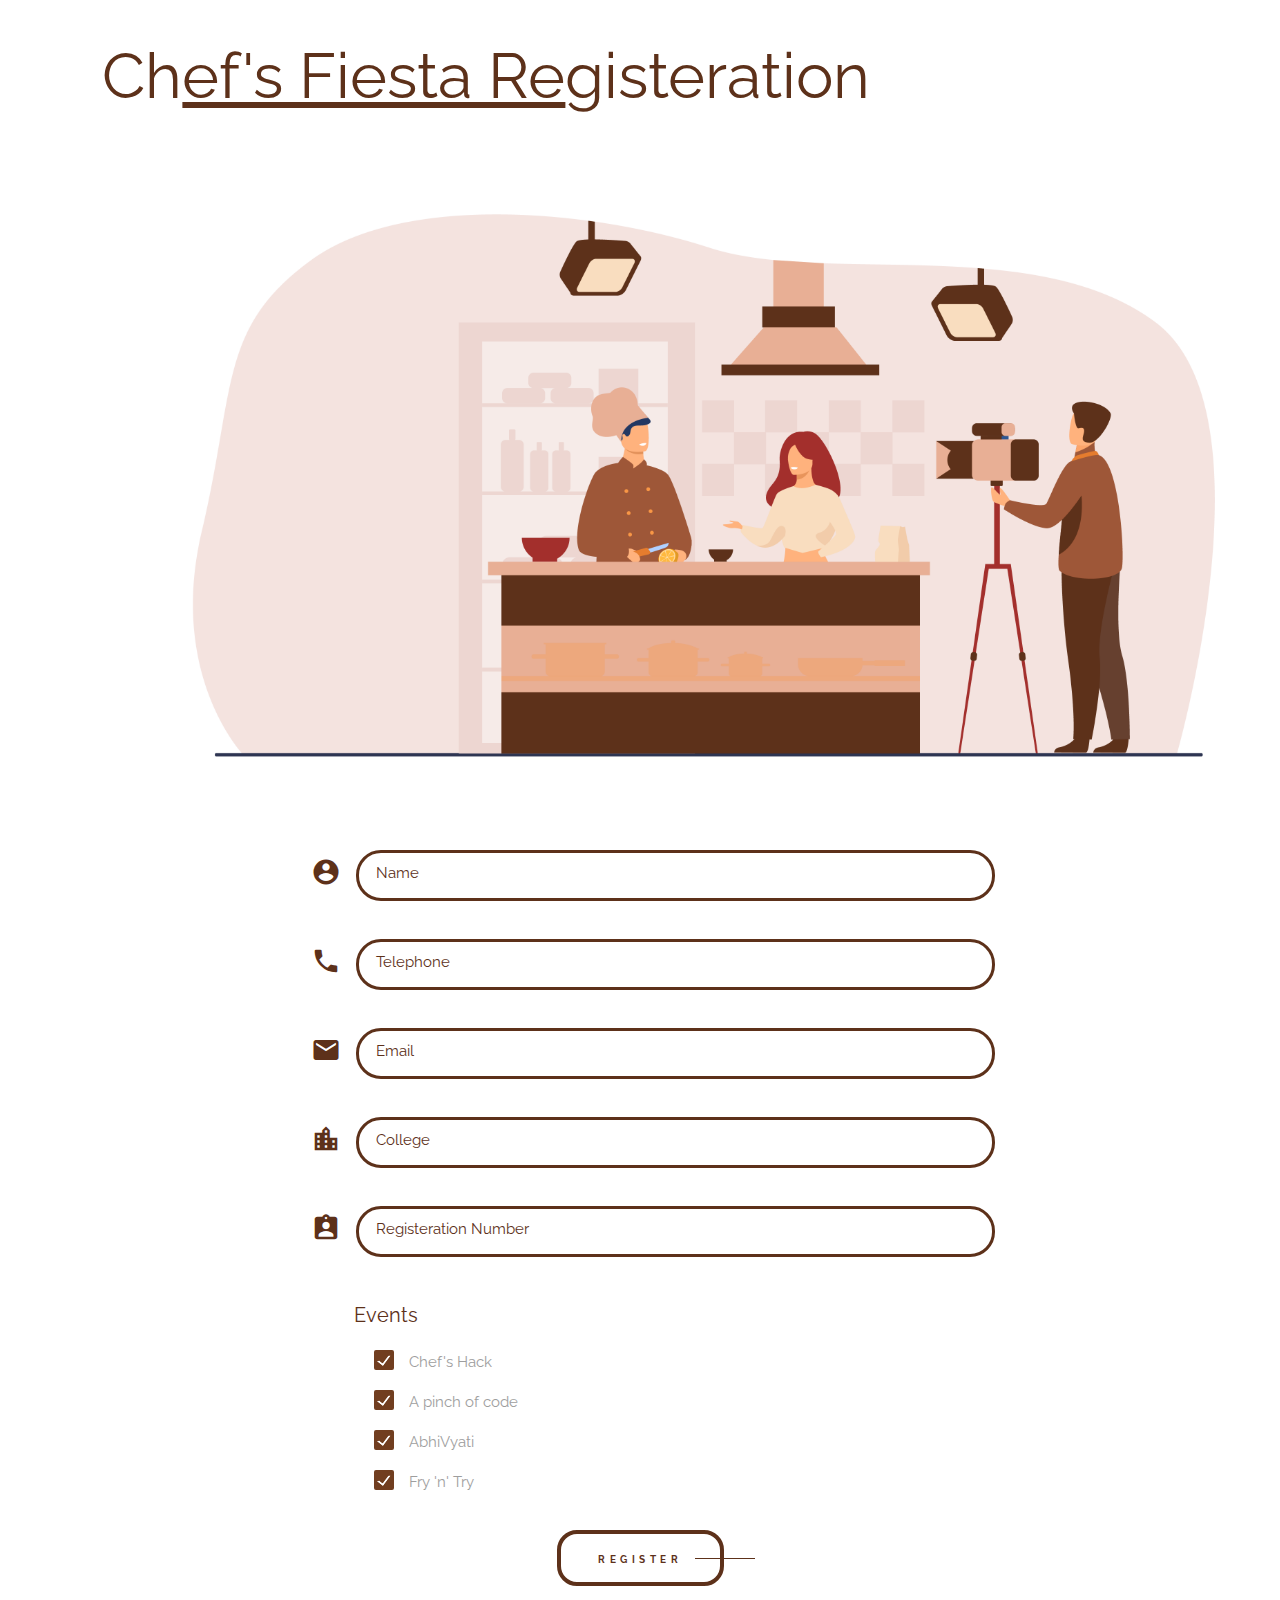
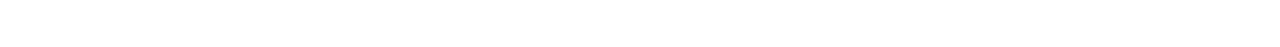
==== index.html @ 7b04d7b2 "commiit" ====
<!DOCTYPE html>
 <html lang="en">
    
    <head>
<!-- Compiled and minified CSS -->

<link rel="stylesheet" href="https://cdnjs.cloudflare.com/ajax/libs/materialize/1.0.0/css/materialize.min.css">
<link href="https://fonts.googleapis.com/icon?family=Material+Icons" rel="stylesheet">
<link rel="stylesheet" href="./assets/css/reg.css" type="text/css">
<!-- Compiled and minified JavaScript -->


    </head> 
    <body>
        <header>
       <h1>Ch<u>ef's Fiesta Re</u>gisteration</h1>
        <img class="responsive-img" srcset="Chefs Fiesta Registration.png,

        Chefs Fiesta Registration@2x.png"
src="Chefs Fiesta Registration.png"
alt="">
</header>
<section class="fill">

<form class="contform">
      
    <div class="row">
        <form class="col s12">
          <div class="row">
            <div class="input-field col s12">
              <i class="material-icons prefix icon-brown">account_circle</i>
              <input id="icon_prefix" type="text" class="validate">
              <label for="icon_prefix">Name</label>
            </div>
            <div class="input-field col s12">
              <i class="material-icons prefix icon-brown">phone</i>
              <input id="icon_telephone" type="tel" class="validate">
              <label for="icon_telephone">Telephone</label>
            </div>
            <div class="input-field col s12">
                <i class="material-icons prefix icon-brown">email</i>
                <input id="icon_email" type="email" class="validate">
                <label for="icon_email">Email</label>
              </div>
              <div class="input-field col s12">
                <i class="material-icons prefix icon-brown">location_city</i>
                <input id="icon_college" type="text" class="validate">
                <label for="icon_college">College</label>
              </div>
              <div class="input-field col s12">
                <i class="material-icons prefix icon-brown">assignment_ind</i>
                <input id="icon_number" type="text" class="validate">
                <label for="icon_number">Registeration Number</label>
              </div>
          </div>
          <p class="phead flow-text">Events</p>
          <p>
            <label>
              <input type="checkbox" class="filled-in" checked="checked"  />
              <span class="sizing">Chef's Hack</span>
            </label>
          </p>
          <p>
            <label>
              <input type="checkbox" class="filled-in" checked="checked" />
              <span class="sizing">A pinch of code</span>
            </label>
          </p>
          <p>
            <label>
              <input type="checkbox" class="filled-in" checked="checked" />
              <span class="sizing">AbhiVyati</span>
            </label>
          </p>
          <p>
            <label>
              <input type="checkbox" class="filled-in inpsize" checked="checked" />
              <span class="sizing">Fry 'n' Try</span>
            </label>
          </p>
        </form>
      </div>
      <div class="btncont">
        <a class="btn-slice" href="#">
            <div class="top"><span>Register</span></div>
              <div class="bottom"><span>Register</span></div>
          </a>
        </div>
</form>

</section>
<script src="https://cdnjs.cloudflare.com/ajax/libs/materialize/1.0.0/js/materialize.min.js"></script>
</body>
</html>
---- assets/css/reg.css ----
:root {
    --color-white: #ffffff;
    --color-brown: #5d311a;
    --color-black: #000000;
    --color-grey: #707070;
    --color-light-grey: #f5f5f5;
    --color-cream:  #f9f4df;
    --color-light-brown:#713e20;
  }
  @font-face {
    font-family: Raleway;
  src: url("./Raleway-VariableFont_wght.ttf");
  }
  header h1{
      color: var(--color-brown);
      font-family: Raleway,semibold;
      margin-left: 8%;
  }
  header img{
      margin: 0 12%;
  }

  .fill{
      display: grid;
      grid-template-columns: 300px 1fr 300px;
  }
  .fill > .contform{
      grid-column: 2/3;
  }
  .fill > .btncont{
    grid-column: 2/3;
}
.contform{
    font-family: Raleway;
    color: var(--color-brown)!important;
}
p{
  margin-left: 8%;
}
.phead{
  font-size: 20px;
}

  .btncont {
    display: visible!important;
    font-family: Raleway, regular;
      text-transform: uppercase;
    margin-bottom: 9%!important;
    display: -webkit-box;
    display: -ms-flexbox;
    display: flex;
    -webkit-box-pack: center;
    -ms-flex-pack: center;
    justify-content: center;
    -webkit-box-align: center;
    -ms-flex-align: center;
    align-items: center;
    }
    
    /*--Button Styles--*/
    .btn-slice {
      padding: 1.2rem 2.5rem;
    border: 4px solid var(--color-brown);
      color: var(--color-brown);
      font-size: 0.6875rem;
      font-weight: 700;
      letter-spacing: 0.3rem;
    position: relative;
    border-radius: 20px;
    -webkit-transition: all 1000ms cubic-bezier(0.890, 0, 0.140, 1); /* older webkit */
    -webkit-transition: all 1000ms cubic-bezier(0.890, -0.170, 0.140, 1.225); 
    -moz-transition: all 1000ms cubic-bezier(0.890, -0.170, 0.140, 1.225); 
    -o-transition: all 1000ms cubic-bezier(0.890, -0.170, 0.140, 1.225); 
    transition: all 1000ms cubic-bezier(0.890, -0.170, 0.140, 1.225); /* custom */
    
    -webkit-transition-timing-function: cubic-bezier(0.890, 0, 0.140, 1); /* older webkit */
    -webkit-transition-timing-function: cubic-bezier(0.890, -0.170, 0.140, 1.225); 
    -moz-transition-timing-function: cubic-bezier(0.890, -0.170, 0.140, 1.225); 
    -o-transition-timing-function: cubic-bezier(0.890, -0.170, 0.140, 1.225); 
    transition-timing-function: cubic-bezier(0.890, -0.170, 0.140, 1.225); /* custom */
    }
    
    .btn-slice .top  {
      position: relative;
      height: 6px;
      overflow: hidden;
    top: 0;
    -webkit-transition: all 300ms cubic-bezier(1.000, 0, 0.025, 1); /* older webkit */
    -webkit-transition: all 300ms cubic-bezier(1.000, -0.055, 0.025, 1.040); 
    -moz-transition: all 300ms cubic-bezier(1.000, -0.055, 0.025, 1.040); 
    -o-transition: all 300ms cubic-bezier(1.000, -0.055, 0.025, 1.040); 
    transition: all 300ms cubic-bezier(1.000, -0.055, 0.025, 1.040); /* custom */
    
    -webkit-transition-timing-function: cubic-bezier(1.000, 0, 0.025, 1); /* older webkit */
    -webkit-transition-timing-function: cubic-bezier(1.000, -0.055, 0.025, 1.040); 
    -moz-transition-timing-function: cubic-bezier(1.000, -0.055, 0.025, 1.040); 
    -o-transition-timing-function: cubic-bezier(1.000, -0.055, 0.025, 1.040); 
    transition-timing-function: cubic-bezier(1.000, -0.055, 0.025, 1.040); /* custom */
    
    -webkit-transition-delay:0.35s;     
    -moz-transition-delay:0.35s; 
    -ms-transition-delay:0.35s;     
    -o-transition-delay:0.35s;     
    transition-delay:0.35s;
    }
    
    .btn-slice .bottom  {
      position: relative;
      height: 6px;
      overflow: hidden;
    bottom: 0;
    -webkit-transition: all 300ms cubic-bezier(1.000, 0, 0.025, 1); /* older webkit */
    -webkit-transition: all 300ms cubic-bezier(1.000, -0.055, 0.025, 1.040); 
    -moz-transition: all 300ms cubic-bezier(1.000, -0.055, 0.025, 1.040); 
    -o-transition: all 300ms cubic-bezier(1.000, -0.055, 0.025, 1.040); 
    transition: all 300ms cubic-bezier(1.000, -0.055, 0.025, 1.040); /* custom */
    
    -webkit-transition-timing-function: cubic-bezier(1.000, 0, 0.025, 1); /* older webkit */
    -webkit-transition-timing-function: cubic-bezier(1.000, -0.055, 0.025, 1.040); 
    -moz-transition-timing-function: cubic-bezier(1.000, -0.055, 0.025, 1.040); 
    -o-transition-timing-function: cubic-bezier(1.000, -0.055, 0.025, 1.040); 
    transition-timing-function: cubic-bezier(1.000, -0.055, 0.025, 1.040); /* custom */
    
    -webkit-transition-delay:0.35s;     
    -moz-transition-delay:0.35s; 
    -ms-transition-delay:0.35s;     
    -o-transition-delay:0.35s;     
    transition-delay:0.35s;
    }
    
    .btn-slice .bottom span {
    top: -6px;
    position: absolute;
    left: 0;
    }
    
    .btn-slice:hover .top {
      top: -5px;
    -webkit-transition-delay:0.35s;     
    -moz-transition-delay:0.35s; 
    -ms-transition-delay:0.35s;     
    -o-transition-delay:0.35s;     
    transition-delay:0.35s; 
    }
    
    .btn-slice:hover .bottom {
      bottom: -5px;
    -webkit-transition-delay: 0.35s;     
    -moz-transition-delay: 0.35s; 
    -ms-transition-delay: 0.35s;     
    -o-transition-delay: 0.35s;     
    transition-delay: 0.35s; 
    }
    .btn-slice:hover, .btn-slice:focus, .btn-slice:active {
      margin-left: 10px;
    }
    .btn-slice:before{
      content: '';
      height: 1px;
      width: 60px;
      background-color: var(--color-brown);
      position: absolute;
      margin-top: 6px;
      right: -35px;
    
    -webkit-transition: all 1000ms cubic-bezier(0.890, 0, 0.140, 1); /* older webkit */
    -webkit-transition: all 1000ms cubic-bezier(0.890, -0.170, 0.140, 1.225); 
    -moz-transition: all 1000ms cubic-bezier(0.890, -0.170, 0.140, 1.225); 
    -o-transition: all 1000ms cubic-bezier(0.890, -0.170, 0.140, 1.225); 
    transition: all 1000ms cubic-bezier(0.890, -0.170, 0.140, 1.225); /* custom */
    
    -webkit-transition-timing-function: cubic-bezier(0.890, 0, 0.140, 1); /* older webkit */
    -webkit-transition-timing-function: cubic-bezier(0.890, -0.170, 0.140, 1.225); 
    -moz-transition-timing-function: cubic-bezier(0.890, -0.170, 0.140, 1.225); 
    -o-transition-timing-function: cubic-bezier(0.890, -0.170, 0.140, 1.225); 
    transition-timing-function: cubic-bezier(0.890, -0.170, 0.140, 1.225); /* custom */
    }
    .btn-slice:hover:before{
      width: 130%;
    }
    
  .icon-brown{
    color: var(--color-brown);

  }
  .input-field .prefix.active{
    color: var(--color-light-brown);
  }

  input{
    border: 3px solid var(--color-brown)!important;
    border-radius: 25px!important;
    padding-left: 20px!important;
  }
  label{
    padding-left: 20px!important
  }
  /* label color */
  .input-field label {
    color: var(--color-brown);
  }
  /* label focus color */
  .input-field input[type=text]:focus + label {
    color: var(--color-light-brown)!important;
    font-size: 20px;
    transform: translateY(-90%)!important;
  }
  .input-field input[type=email]:focus + label {
    color: var(--color-light-brown)!important;
    font-size: 20px;

    transform: translateY(-90%)!important;
  }
  .input-field input[type=tel]:focus + label {
    color: var(--color-light-brown)!important;
    font-size: 20px;

    transform: translateY(-90%)!important;
  }
  /* label underline focus color */
  .input-field input[type=text]:focus {
    border: 3px solid(--color-light-brown)!important;
    box-shadow: 0 0px 0 0 var(--color-light-brown)!important;
  }
  .input-field input[type=email]:focus {
    border: 3px solid(--color-light-brown)!important;
    box-shadow: 0 0px 0 0 var(--color-light-brown)!important;
  }
  .input-field input[type=tel]:focus {
    border: 3px solid(--color-light-brown)!important;
    box-shadow: 0 0px 0 0 var(--color-light-brown)!important;
  }
  /* valid color */
  .input-field input[type=text].valid {
    border-bottom: 1px solid #000;
    box-shadow: 0 1px 0 0 #000;
  }
  /* invalid color */
  .input-field input[type=text].invalid {
    border-bottom: 1px solid #000;
    box-shadow: 0 1px 0 0 #000;
  }
/* 
  .checkbox-brown[type="checkbox"].filled-in:checked + label:after{
    border: 2px solid ;
    background-color: var(--color-light-brown)!important;
} */
[type="checkbox"].filled-in:checked+span:not(.lever):after{
  border: 2px solid var(--color-light-brown)!important;
    background-color: var(--color-light-brown)!important
}
     
      @media only screen and (max-width: 990px) {
        .fill{
          display: grid;
          grid-template-columns: 10px 1fr 40px;
          }
          header img{
            margin: 13% 0%;
            width: 100vw;
            height:35vh;
        }
        header h1{
          font-size: 26px;
      }
        /* header h1{
        margin-top:13%;
        }
        .validate{
          height: 80px!important;
          margin-top: 25px!important;
          margin-bottom: 25px!important;
          width:80%!important;
          margin-left: 100px!important;
      }
      .input-field label{
        font-size: 40px!important;
        padding-top:20px!important;
        margin-left: 100px!important;
      }
      .material-icons{
        margin-top: 30px!important;
          margin-bottom: 30px!important;
          margin-right: 30px!important;
        font-size: 60px!important;
      }
      
      .phead{
        font-size: 60px!important;
      }
      .sizing{
      font-size:50px!important;
      }
      .inpsize{
        height: 20%!important;
        width:20%!important;
      } */
      }
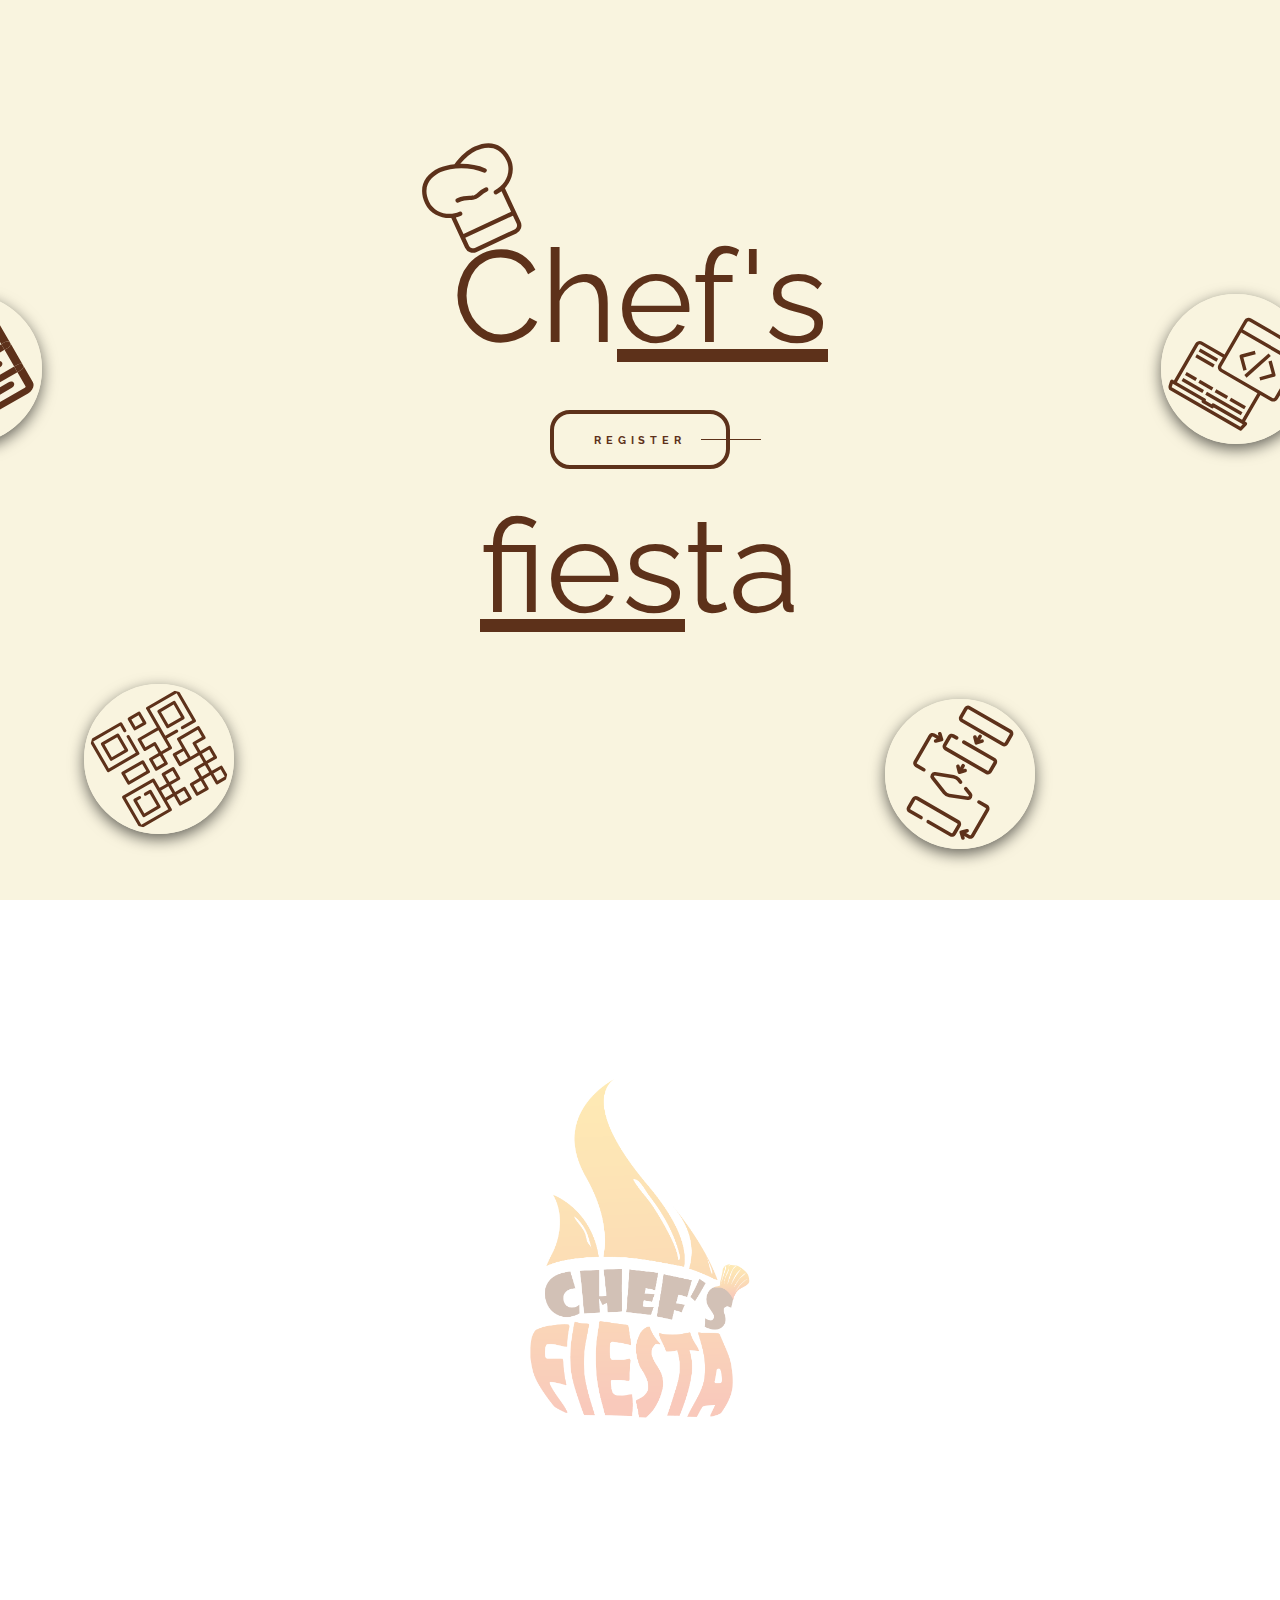
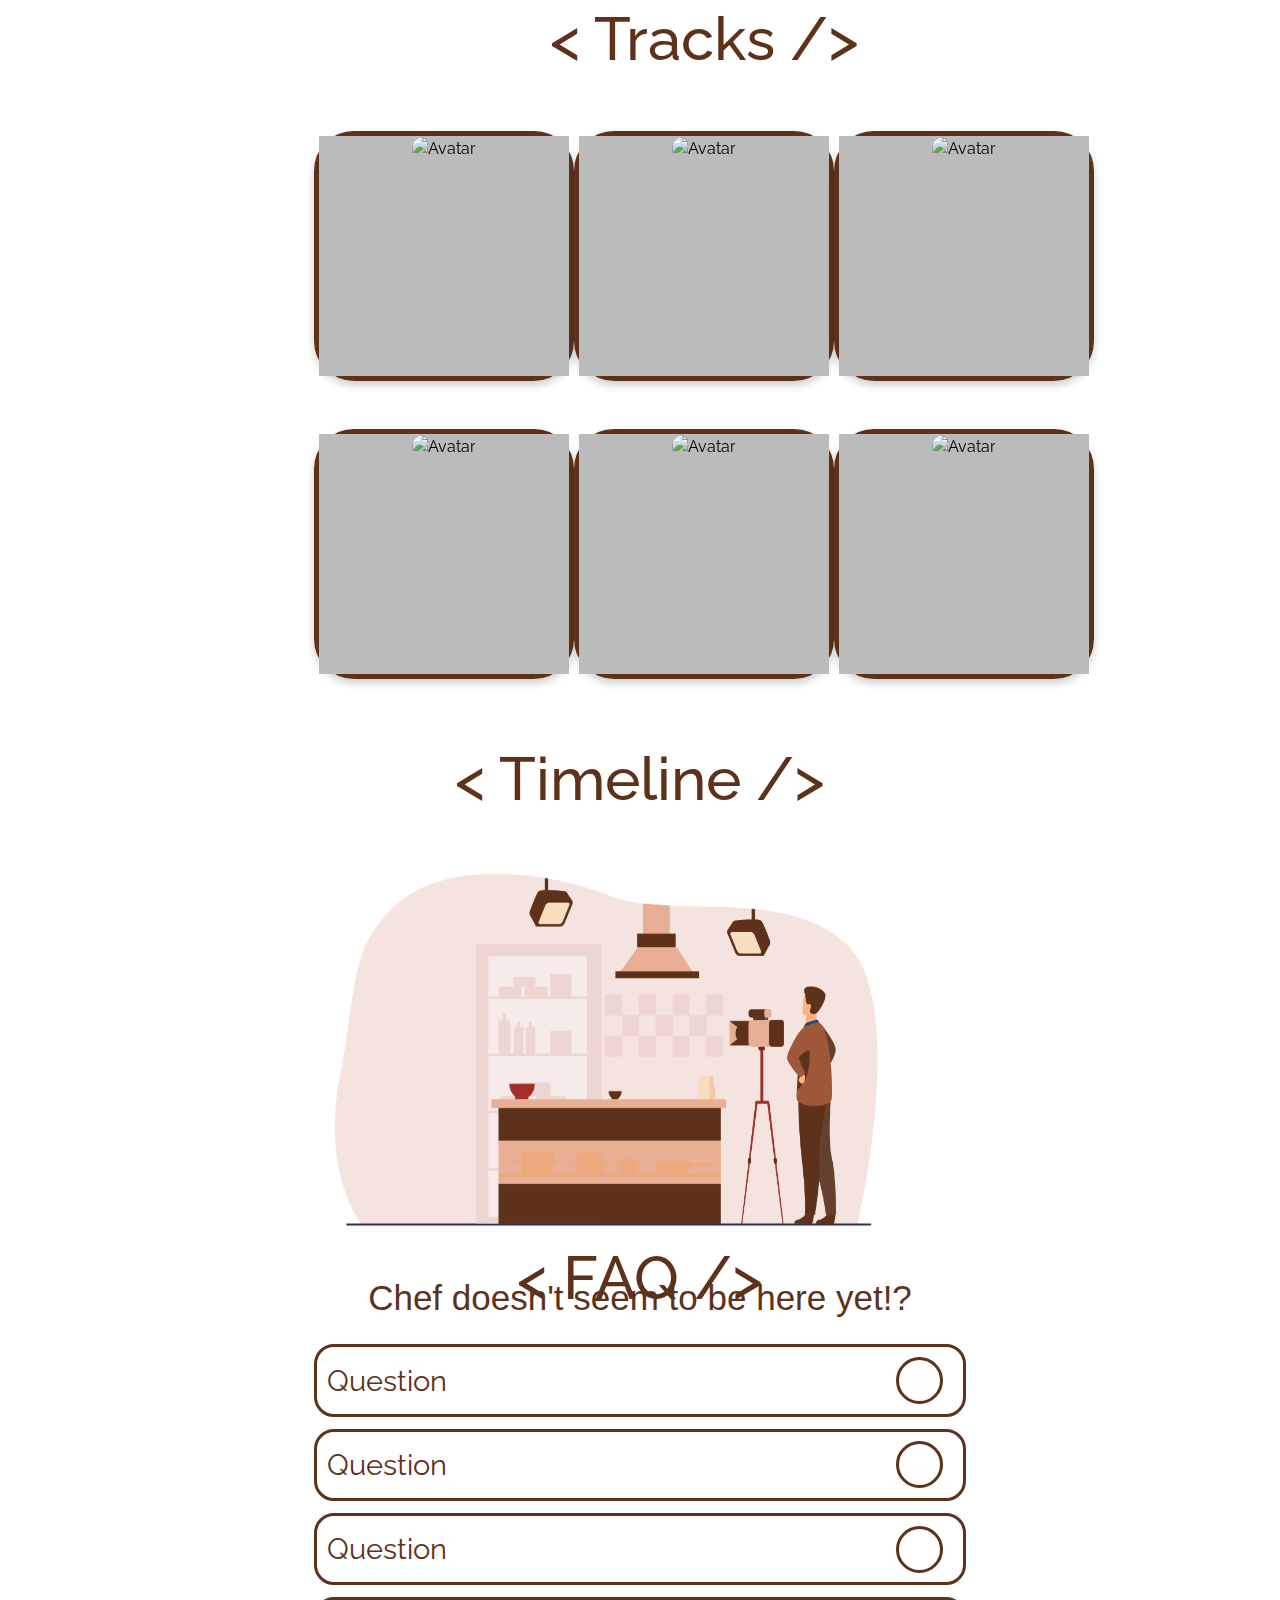
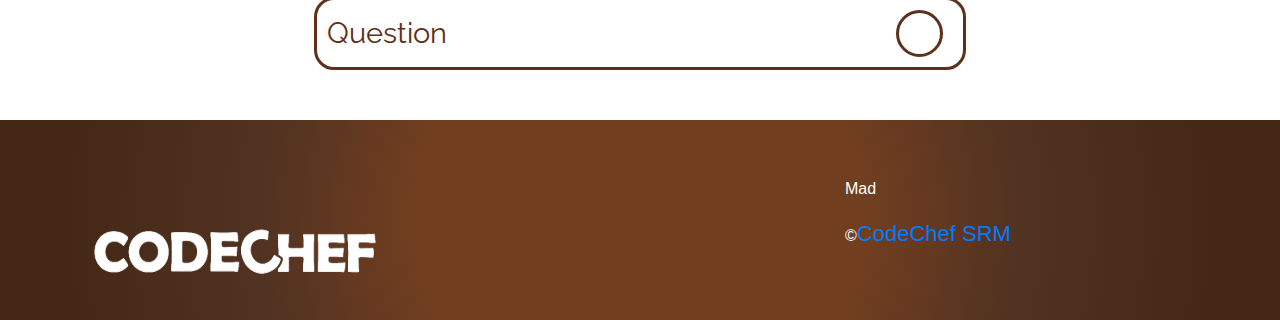
==== commit ba801121: "trial" ====
--- a/index.html
+++ b/index.html
@@ -1,94 +1,301 @@
 <!DOCTYPE html>
- <html lang="en">
-    
-    <head>
-<!-- Compiled and minified CSS -->
-
-<link rel="stylesheet" href="https://cdnjs.cloudflare.com/ajax/libs/materialize/1.0.0/css/materialize.min.css">
-<link href="https://fonts.googleapis.com/icon?family=Material+Icons" rel="stylesheet">
-<link rel="stylesheet" href="./assets/css/reg.css" type="text/css">
-<!-- Compiled and minified JavaScript -->
-
-
-    </head> 
-    <body>
-        <header>
-       <h1>Ch<u>ef's Fiesta Re</u>gisteration</h1>
-        <img class="responsive-img" srcset="Chefs Fiesta Registration.png,
-
-        Chefs Fiesta Registration@2x.png"
-src="Chefs Fiesta Registration.png"
-alt="">
-</header>
-<section class="fill">
-
-<form class="contform">
+<html lang="en">
+  <head>
+    <!-- Required meta tags -->
+    <meta charset="utf-8" />
+    <meta
+      name="viewport"
+      content="width=device-width, initial-scale=1, shrink-to-fit=no"
+    />
+    <!-- Google font -->
+    <link
+      href="https://fonts.googleapis.com/css2?family=Raleway:wght@300;400&display=swap"
+      rel="stylesheet"
+    />
+    <!-- Bootstrap CSS -->
+    <link
+      rel="stylesheet"
+      href="https://stackpath.bootstrapcdn.com/bootstrap/4.5.2/css/bootstrap.min.css"
+      integrity="sha384-JcKb8q3iqJ61gNV9KGb8thSsNjpSL0n8PARn9HuZOnIxN0hoP+VmmDGMN5t9UJ0Z"
+      crossorigin="anonymous"
+    />
+    <!-- AOS CSS -->
+    <link href="https://unpkg.com/aos@2.3.1/dist/aos.css" rel="stylesheet" />
+    <!-- CUSTOM CSS -->
+    <link rel="stylesheet" href="./assets/css/styles.css" />
+    <title>Chefs Fiesta</title>
+  </head>
+  <body>
+    <section id="navbar">
+      <!-- Code for navbar goes here -->
+      <!-- DONT YOU TOUCH THIS -->
+    </section>
+    <section id="hero">
+      <!-- Code for hero landing goes here -->
+
+      <div class="background ">
+        <div class="bgcont">
+       <img id="cap" class="jump capjump" src="./assets/images/cap.svg">
+        <p>Ch<u>ef's</u> </p>
+
+       
+        <div class="btncont">
+         <a class="btn-slice" href="./registration.html">
+             <div class="top"><span>Register</span></div>
+               <div class="bottom"><span>Register</span></div>
+           </a>
+         </div>
+
+        <p><u>fies</u>ta</p>
+       </div>
+      <img class="floatimg coding avatar" src="./assets/images/coding.svg">
+      <img class="floatimg qr avatar" src="./assets/images/qr.svg">
+      <img class="floatimg stack avatar" src="./assets/images/stack.svg">
+      <img class="floatimg algo avatar" src="./assets/images/algorithm.svg">
+
       
-    <div class="row">
-        <form class="col s12">
-          <div class="row">
-            <div class="input-field col s12">
-              <i class="material-icons prefix icon-brown">account_circle</i>
-              <input id="icon_prefix" type="text" class="validate">
-              <label for="icon_prefix">Name</label>
+     
+    </div>
+
+      <!-- DONT YOU TOUCH THIS -->
+
+    </section>
+    <section id="About">
+      <!-- Code for about goes here -->
+      <div data-aos="fade-right" class="about" data-aos-duration="3000">
+
+        <h2 class="headings"> About </h2>
+
+        <p>
+          Chef's Fiesta is a MegaEvent, in simple words it's a large scale event consisting of various interesting sub-events like hackathon, webinars featuring special guest speakers, Technical and Non-technical Quizzes, The Second version of Our Coding Contest APOC 2.0 and Article writing contest on technical and non-technical topics.
+          The Registrations will start from.....  and Chef's Fiesta will officially start from 23 October 2020 and will continue till 9 November 2020.With all our bases covered, we will be organizing Learning Sessions in the midst of the registration period for those who wish to exceed their limits. The topics to be taught in the sessions are Deep Learning, Full Stack Tips and Tools Optimization,App Dev Tools Optimization and Competitive Coding.
+         
+        </p>
+        <div class="btncont">
+          <a class="btn-slice" href="./registration.html">
+              <div class="top"><span>Register</span></div>
+                <div class="bottom"><span>Register</span></div>
+            </a>
+          </div>
+      </div>
+    </section>
+    <section id="Tracks">
+      <div class="arrange">
+
+      <div class="grid">
+        <h1 class="headings trackhead" > Tracks </h1>
+      <div class="flip-card one">
+        <div class="flip-card-inner">
+          <div class="flip-card-front">
+            <img src="iim.jpg" alt="Avatar" >
+          </div>
+          <div class="flip-card-back">
+            <h1>John Doe</h1>
+            <p>Architect & Engineer</p>
+            <p>We love that guy</p>
+          </div>
+        </div>
+      </div>
+
+ 
+
+      <div class="flip-card two">
+        <div class="flip-card-inner">
+          <div class="flip-card-front">
+            <img src="iim.jpg" alt="Avatar" >
+          </div>
+          <div class="flip-card-back">
+            <h1>John Doe</h1>
+            <p>Architect & Engineer</p>
+            <p>We love that guy</p>
+          </div>
+        </div>
+      </div>
+  
+      <div class="flip-card three">
+        <div class="flip-card-inner">
+          <div class="flip-card-front">
+            <img src="iim.jpg" alt="Avatar" >
+          </div>
+          <div class="flip-card-back">
+            <h1>John Doe</h1>
+            <p>Architect & Engineer</p>
+            <p>We love that guy</p>
+          </div>
+        </div>
+      </div>
+  
+      <div class="flip-card one">
+        <div class="flip-card-inner">
+          <div class="flip-card-front">
+            <img src="iim.jpg" alt="Avatar" >
+          </div>
+          <div class="flip-card-back">
+            <h1>John Doe</h1>
+            <p>Architect & Engineer</p>
+            <p>We love that guy</p>
+          </div>
+        </div>
+      </div>
+  
+      <div class="flip-card two">
+        <div class="flip-card-inner">
+          <div class="flip-card-front">
+            <img src="iim.jpg" alt="Avatar" >
+          </div>
+          <div class="flip-card-back">
+            <h1>John Doe</h1>
+            <p>Architect & Engineer</p>
+            <p>We love that guy</p>
+          </div>
+        </div>
+      </div>
+  
+      <div class="flip-card three">
+        <div class="flip-card-inner">
+          <div class="flip-card-front">
+            <img src="iim.jpg" alt="Avatar" >
+          </div>
+          <div class="flip-card-back">
+            <h1>John Doe</h1>
+            <p>Architect & Engineer</p>
+            <p>We love that guy</p>
+          </div>
+        </div>
+      </div>
+  
+    </div>
+  
+  </div>
+    </section>
+    <section id="timeline">
+      <!-- Code for timeline goes here -->
+      <!-- DONT YOU TOUCH THIS -->
+      <section class="timeline">
+        <div class="time">
+          <h1 class="headings"> Timeline </h1>
+        <img srcset="./assets/images/Chef Gone.png,
+  
+        ./assets/images/Chef Gone@2x.png 2x"
+       src="./assets/images/Chef Gone.png"
+       alt="">
+       <p>Chef doesn't seem to be here yet!?</p>
+      </div>
+      </section>
+    </section>
+    <section id="faq">
+      <section class="faq">
+        <div class="faqcover">
+         <h1 class="headings"> FAQ </h1>
+         <div class="faquestion">
+        <div class="faq-flex" role="button" type="radio" data-toggle="collapse" href="#question1">
+            <p>Question</p>
+            <a class="float-right faq-btn" type="radio" data-toggle="collapse" href="#question1" role="button" aria-expanded="false" aria-controls="question">
+            </a>
+        </div>
+          <div class="collapse" id="question1">
+            <div class="colconts">
+              Anim pariatur cliche reprehenderit, enim eiusmod high life accusamus terry richardson ad squid. Nihil anim keffiyeh helvetica, craft beer labore wes anderson cred nesciunt sapiente ea proident.
             </div>
-            <div class="input-field col s12">
-              <i class="material-icons prefix icon-brown">phone</i>
-              <input id="icon_telephone" type="tel" class="validate">
-              <label for="icon_telephone">Telephone</label>
+          </div>
+        </div>
+        <div class="faquestion">
+            <div class="faq-flex" type="radio" data-toggle="collapse" href="#question2" role="button">
+                <p>Question</p>
+                <a class="float-right faq-btn" type="radio" data-toggle="collapse" href="#question2" role="button" aria-expanded="false" aria-controls="question">
+                </a>
             </div>
-            <div class="input-field col s12">
-                <i class="material-icons prefix icon-brown">email</i>
-                <input id="icon_email" type="email" class="validate">
-                <label for="icon_email">Email</label>
+              <div class="collapse" id="question2">
+                <div class="colconts">
+                  Anim pariatur cliche reprehenderit, enim eiusmod high life accusamus terry richardson ad squid. Nihil anim keffiyeh helvetica, craft beer labore wes anderson cred nesciunt sapiente ea proident.
+                </div>
               </div>
-              <div class="input-field col s12">
-                <i class="material-icons prefix icon-brown">location_city</i>
-                <input id="icon_college" type="text" class="validate">
-                <label for="icon_college">College</label>
-              </div>
-              <div class="input-field col s12">
-                <i class="material-icons prefix icon-brown">assignment_ind</i>
-                <input id="icon_number" type="text" class="validate">
-                <label for="icon_number">Registeration Number</label>
-              </div>
-          </div>
-          <p class="phead flow-text">Events</p>
-          <p>
-            <label>
-              <input type="checkbox" class="filled-in" checked="checked"  />
-              <span class="sizing">Chef's Hack</span>
-            </label>
-          </p>
-          <p>
-            <label>
-              <input type="checkbox" class="filled-in" checked="checked" />
-              <span class="sizing">A pinch of code</span>
-            </label>
-          </p>
-          <p>
-            <label>
-              <input type="checkbox" class="filled-in" checked="checked" />
-              <span class="sizing">AbhiVyati</span>
-            </label>
-          </p>
-          <p>
-            <label>
-              <input type="checkbox" class="filled-in inpsize" checked="checked" />
-              <span class="sizing">Fry 'n' Try</span>
-            </label>
-          </p>
-        </form>
-      </div>
-      <div class="btncont">
-        <a class="btn-slice" href="#">
-            <div class="top"><span>Register</span></div>
-              <div class="bottom"><span>Register</span></div>
-          </a>
-        </div>
-</form>
-
-</section>
-<script src="https://cdnjs.cloudflare.com/ajax/libs/materialize/1.0.0/js/materialize.min.js"></script>
-</body>
-</html>+            </div>
+            <div class="faquestion">
+                <div class="faq-flex" type="radio" data-toggle="collapse" href="#question3" role="button">
+                    <p>Question</p>
+                    <a class="float-right faq-btn" type="radio" data-toggle="collapse" href="#question3" role="button" aria-expanded="false" aria-controls="question">
+                    </a>
+                </div>
+                  <div class="collapse" id="question3">
+                    <div class="colconts">
+                      Anim pariatur cliche reprehenderit, enim eiusmod high life accusamus terry richardson ad squid. Nihil anim keffiyeh helvetica, craft beer labore wes anderson cred nesciunt sapiente ea proident.
+                    </div>
+                  </div>
+                </div>
+                <div class="faquestion">
+                    <div class="faq-flex" type="radio" data-toggle="collapse" href="#question4" role="button">
+                        <p>Question</p>
+                        <a class="float-right faq-btn" type="radio" data-toggle="collapse" href="#question4" role="button" aria-expanded="false" aria-controls="question">
+                        </a>
+                    </div>
+                      <div class="collapse" id="question4">
+                        <div class="colconts">
+                          Anim pariatur cliche reprehenderit, enim eiusmod high life accusamus terry richardson ad squid. Nihil anim keffiyeh helvetica, craft beer labore wes anderson cred nesciunt sapiente ea proident.
+                        </div>
+                      </div>
+                    </div>
+                                
+                  </div>
+     </section>
+    </section>
+    <section id="footer" class="footer" >
+      <!-- Code for footer goes here -->
+      <div class="container"  >
+        <div class="row" >
+          <div class="col-md-8 align-self-center" >
+            
+              <iconify-icon data-icon="simple-icons:codechef" style="font-size:125px;margin-top: 20px;color:white;"></iconify-icon>
+        
+            <img src="./assets/images/logo.svg" alt="codechef"/>
+            
+          </div>
+          <div class="col-md-3 align-self-center" id="copyr"><p id="demo"></p>©<a href="https://codechefsrm.in/">CodeChef SRM</a></div>
+          
+          <div class="col-md-1 align-self-end" >
+
+              
+                <div><a class="bt" href="https://www.instagram.com/codechefsrm/"><ion-icon class="fa" name="logo-instagram"></ion-icon></a></div>
+                <div><a class="bt" href="https://twitter.com/CodeChefSRM"><ion-icon class="fa" name="logo-twitter"></ion-icon></a></div>
+                <div><a class="bt" href="https://www.facebook.com/CodeChefSRM/"><ion-icon class="fa" name="logo-facebook"></ion-icon></a></div>
+                <div><a class="bt" href="https://github.com/CodeChef-SRM"><ion-icon class="fa" name="logo-github"></ion-icon></a></div>
+                <div><a class="bt" href="https://www.linkedin.com/company/ccscsrm/?originalSubdomain=in"><ion-icon class="fa" name="logo-linkedin"></ion-icon></a></div>  
+              
+              
+           
+          </div>
+        </div>
+       
+      </div>                           
+      <!-- DONT YOU TOUCH THIS -->
+    </section>
+    <!-- Optional JavaScript -->
+    <!-- jQuery first, then Popper.js, then Bootstrap JS -->
+    <script
+      src="https://code.jquery.com/jquery-3.5.1.slim.min.js"
+      integrity="sha384-DfXdz2htPH0lsSSs5nCTpuj/zy4C+OGpamoFVy38MVBnE+IbbVYUew+OrCXaRkfj"
+      crossorigin="anonymous"
+    ></script>
+    <script
+      src="https://cdn.jsdelivr.net/npm/popper.js@1.16.1/dist/umd/popper.min.js"
+      integrity="sha384-9/reFTGAW83EW2RDu2S0VKaIzap3H66lZH81PoYlFhbGU+6BZp6G7niu735Sk7lN"
+      crossorigin="anonymous"
+    ></script>
+    <script
+      src="https://stackpath.bootstrapcdn.com/bootstrap/4.5.2/js/bootstrap.min.js"
+      integrity="sha384-B4gt1jrGC7Jh4AgTPSdUtOBvfO8shuf57BaghqFfPlYxofvL8/KUEfYiJOMMV+rV"
+      crossorigin="anonymous"
+    ></script>
+    <!-- AOS JS -->
+    <script src="https://unpkg.com/aos@2.3.1/dist/aos.js"></script>
+    <script>
+      AOS.init();
+    </script>
+    <!-- Ion icon -->
+    <script src="https://unpkg.com/ionicons@5.1.2/dist/ionicons.js"></script>
+    <script src="https://code.iconify.design/1/1.0.7/iconify.min.js"></script>
+    <!-- CUSTOM JS -->
+    <script src="./assets/js/app.js" defer></script>
+
+  </body>
+</html>
--- a/assets/css/styles.css
+++ b/assets/css/styles.css
@@ -0,0 +1,1056 @@
+:root {
+  --color-white: #ffffff;
+  --color-brown: #5d311a;
+  --color-black: #000000;
+  --color-grey: #707070;
+  --color-light-grey: #f5f5f5;
+  --color-cream:  #f9f4df;
+    --color-light-brown:#713e20;
+}
+/* Jayesh add your custom css here */
+.about > h2 {
+  text-align: center;
+  padding-bottom: 78px;
+  font-size: 62px;
+  color: var(--color-brown);
+}
+#About {
+  background-image: url("../images/chefFlogo.png");
+  background-blend-mode: lighten;
+  background-position: center;
+  background-repeat: no-repeat;
+  background-size: 240px;
+  overflow: hidden;
+  background-color: rgba(255, 255, 255, 0.678);
+}
+
+.about {
+  font-family: "Raleway", sans-serif;
+  padding-top: 50px;
+  text-align: center;
+  padding-bottom: 20px;
+  color: var(--color-brown);
+  padding-left: 300px;
+  padding-right: 300px;
+}
+.about > p {
+  font-size: 19px;
+  color: var(--color-black);
+  padding-bottom: 85px;
+}
+.about > button {
+  font-size: 20px;
+  color: var(--color-brown);
+}
+.button {
+  background-color: var(--color-brown); /* Green */
+  border: none;
+  color: var(--color-white);
+  padding: 16px 32px;
+  text-align: center;
+  text-decoration: none;
+  display: inline-block;
+  font-size: 16px;
+  margin: 4px 2px;
+  transition-duration: 0.4s;
+  cursor: pointer;
+}
+.button1 {
+  background-color: var(--color-white);
+  color: var(--color-black);
+  border: 3px solid var(--color-brown);
+  border-radius: 9px;
+}
+
+.button1:hover {
+  background-color: var(--color-brown);
+  color: var(--color-white);
+}
+
+@media only screen and (max-width: 990px) {
+  .about {
+    padding-left: 20px;
+    padding-right: 20px;
+    text-align: center;
+    padding-bottom: 10px;
+    font-family: "Raleway", sans-serif;
+  }
+  .about > h2 {
+    text-align: center;
+    font-size: 43px;
+  }
+  .about > p {
+    font-size: 16px;
+    color: var(--color-black);
+  }
+  .button {
+    padding: 10px 22px;
+  }
+}
+
+/* Sailashree add your custom css here */
+.arrange {
+  display: grid;
+  grid-template-columns: 314px 1fr 314px;
+  font-family: Raleway, light;
+  color: var(--color-brown);
+}
+.arrange > .grid {
+  grid-column: 2/3;
+  min-width: 0;
+}
+.grid {
+  display: grid;
+  grid-template-columns: 1fr 1fr 1fr;
+  grid-row-gap: 3em;
+}
+.one {
+  grid-column: 1/2;
+}
+.two {
+  grid-column: 2/3;
+}
+.three {
+  grid-column: 3/4;
+}
+
+.flip-card {
+  background-color: transparent;
+  width: 260px;
+  height: 250px;
+  perspective: 1000px;
+}
+.flip-card img {
+  width: 260px;
+  height: 250px;
+  border-radius: 34px;
+}
+
+.flip-card-inner {
+  position: relative;
+  width: 100%;
+  height: 100%;
+  text-align: center;
+  transition: transform 0.6s;
+  transform-style: preserve-3d;
+  box-shadow: 0 4px 8px 0 rgba(0, 0, 0, 0.2);
+  border: 5px solid var(--color-brown);
+  border-radius: 40px;
+}
+
+.flip-card:hover .flip-card-inner {
+  transform: rotateY(180deg);
+}
+
+.flip-card-front,
+.flip-card-back {
+  position: absolute;
+  width: 100%;
+  height: 100%;
+  -webkit-backface-visibility: hidden;
+  backface-visibility: hidden;
+}
+
+.flip-card-front {
+  background-color: #bbb;
+  color: black;
+}
+
+.flip-card-back {
+  color: var(--color-brown);
+  transform: rotateY(180deg);
+  border-radius: 34px;
+}
+.trackhead {
+  text-align: center;
+  font-size: 60px;
+  grid-column: 1/4;
+}
+@media screen and (max-width: 990px) {
+  .arrange {
+    grid-template-columns: 24px 1fr 24px;
+  }
+  .flip-card {
+    margin: 0 auto;
+  }
+  /* .flip-card img{
+    width:160px;
+    height:150px;
+      border-radius:34px;
+  } */
+  .grid {
+    display: grid;
+    grid-template-columns: 1fr;
+    grid-row-gap: 3em;
+  }
+  .one {
+    grid-column: 1/2;
+  }
+  .two {
+    grid-column: 1/2;
+  }
+  .three {
+    grid-column: 1/2;
+  }
+  .trackhead {
+    font-size: 43px!important;
+  }
+}
+
+.btnconttwo {
+  display: hidden !important;
+}
+
+.background {
+  background-color: #f9f4df;
+  height: 100vh;
+  width: 100vw;
+  font-family: Raleway;
+  font-size: 130px;
+  color: var(--color-brown);
+  text-align: center;
+  overflow-x: hidden;
+}
+
+#cap {
+  transform: translate(-128%, 50%);
+  height: 20vh;
+  width: 10vw;
+}
+.coding {
+  transform: translate(580%, -280%) !important;
+}
+.algo {
+  transform: translate(30%, -10%) !important;
+}
+.stack {
+  transform: translate(-510%, -280%) !important;
+}
+.qr {
+  transform: translate(-260%, -20%) !important;
+}
+@font-face {
+  font-family: Raleway;
+  src: url(Raleway-VariableFont_wght.ttf);
+}
+
+@import url("https://fonts.googleapis.com/css?family=Fjalla+One");
+
+.btncont {
+  display: visible !important;
+  font-family: Raleway, regular;
+  text-transform: uppercase;
+
+  display: -webkit-box;
+  display: -ms-flexbox;
+  display: flex;
+  -webkit-box-pack: center;
+  -ms-flex-pack: center;
+  justify-content: center;
+  -webkit-box-align: center;
+  -ms-flex-align: center;
+  align-items: center;
+}
+
+/*--Button Styles--*/
+.btn-slice {
+  padding: 1.2rem 2.5rem;
+  border: 4px solid var(--color-brown);
+  color: var(--color-brown);
+  font-size: 0.6875rem;
+  font-weight: 700;
+  letter-spacing: 0.3rem;
+  position: relative;
+  border-radius: 20px;
+  -webkit-transition: all 1000ms cubic-bezier(0.89, 0, 0.14, 1); /* older webkit */
+  -webkit-transition: all 1000ms cubic-bezier(0.89, -0.17, 0.14, 1.225);
+  -moz-transition: all 1000ms cubic-bezier(0.89, -0.17, 0.14, 1.225);
+  -o-transition: all 1000ms cubic-bezier(0.89, -0.17, 0.14, 1.225);
+  transition: all 1000ms cubic-bezier(0.89, -0.17, 0.14, 1.225); /* custom */
+
+  -webkit-transition-timing-function: cubic-bezier(
+    0.89,
+    0,
+    0.14,
+    1
+  ); /* older webkit */
+  -webkit-transition-timing-function: cubic-bezier(0.89, -0.17, 0.14, 1.225);
+  -moz-transition-timing-function: cubic-bezier(0.89, -0.17, 0.14, 1.225);
+  -o-transition-timing-function: cubic-bezier(0.89, -0.17, 0.14, 1.225);
+  transition-timing-function: cubic-bezier(
+    0.89,
+    -0.17,
+    0.14,
+    1.225
+  ); /* custom */
+}
+
+.btn-slice .top {
+  position: relative;
+  height: 6px;
+  overflow: hidden;
+  top: 0;
+  -webkit-transition: all 300ms cubic-bezier(1, 0, 0.025, 1); /* older webkit */
+  -webkit-transition: all 300ms cubic-bezier(1, -0.055, 0.025, 1.04);
+  -moz-transition: all 300ms cubic-bezier(1, -0.055, 0.025, 1.04);
+  -o-transition: all 300ms cubic-bezier(1, -0.055, 0.025, 1.04);
+  transition: all 300ms cubic-bezier(1, -0.055, 0.025, 1.04); /* custom */
+
+  -webkit-transition-timing-function: cubic-bezier(
+    1,
+    0,
+    0.025,
+    1
+  ); /* older webkit */
+  -webkit-transition-timing-function: cubic-bezier(1, -0.055, 0.025, 1.04);
+  -moz-transition-timing-function: cubic-bezier(1, -0.055, 0.025, 1.04);
+  -o-transition-timing-function: cubic-bezier(1, -0.055, 0.025, 1.04);
+  transition-timing-function: cubic-bezier(1, -0.055, 0.025, 1.04); /* custom */
+
+  -webkit-transition-delay: 0.35s;
+  -moz-transition-delay: 0.35s;
+  -ms-transition-delay: 0.35s;
+  -o-transition-delay: 0.35s;
+  transition-delay: 0.35s;
+}
+
+.btn-slice .bottom {
+  position: relative;
+  height: 6px;
+  overflow: hidden;
+  bottom: 0;
+  -webkit-transition: all 300ms cubic-bezier(1, 0, 0.025, 1); /* older webkit */
+  -webkit-transition: all 300ms cubic-bezier(1, -0.055, 0.025, 1.04);
+  -moz-transition: all 300ms cubic-bezier(1, -0.055, 0.025, 1.04);
+  -o-transition: all 300ms cubic-bezier(1, -0.055, 0.025, 1.04);
+  transition: all 300ms cubic-bezier(1, -0.055, 0.025, 1.04); /* custom */
+
+  -webkit-transition-timing-function: cubic-bezier(
+    1,
+    0,
+    0.025,
+    1
+  ); /* older webkit */
+  -webkit-transition-timing-function: cubic-bezier(1, -0.055, 0.025, 1.04);
+  -moz-transition-timing-function: cubic-bezier(1, -0.055, 0.025, 1.04);
+  -o-transition-timing-function: cubic-bezier(1, -0.055, 0.025, 1.04);
+  transition-timing-function: cubic-bezier(1, -0.055, 0.025, 1.04); /* custom */
+
+  -webkit-transition-delay: 0.35s;
+  -moz-transition-delay: 0.35s;
+  -ms-transition-delay: 0.35s;
+  -o-transition-delay: 0.35s;
+  transition-delay: 0.35s;
+}
+
+.btn-slice .bottom span {
+  top: -6px;
+  position: absolute;
+  left: 0;
+}
+
+.btn-slice:hover .top {
+  top: -5px;
+  -webkit-transition-delay: 0.35s;
+  -moz-transition-delay: 0.35s;
+  -ms-transition-delay: 0.35s;
+  -o-transition-delay: 0.35s;
+  transition-delay: 0.35s;
+}
+
+.btn-slice:hover .bottom {
+  bottom: -5px;
+  -webkit-transition-delay: 0.35s;
+  -moz-transition-delay: 0.35s;
+  -ms-transition-delay: 0.35s;
+  -o-transition-delay: 0.35s;
+  transition-delay: 0.35s;
+}
+.btn-slice:hover,
+.btn-slice:focus,
+.btn-slice:active {
+  margin-left: 10px;
+}
+.btn-slice:before {
+  content: "";
+  height: 1px;
+  width: 60px;
+  background-color: var(--color-brown);
+  position: absolute;
+  margin-top: 6px;
+  right: -35px;
+
+  -webkit-transition: all 1000ms cubic-bezier(0.89, 0, 0.14, 1); /* older webkit */
+  -webkit-transition: all 1000ms cubic-bezier(0.89, -0.17, 0.14, 1.225);
+  -moz-transition: all 1000ms cubic-bezier(0.89, -0.17, 0.14, 1.225);
+  -o-transition: all 1000ms cubic-bezier(0.89, -0.17, 0.14, 1.225);
+  transition: all 1000ms cubic-bezier(0.89, -0.17, 0.14, 1.225); /* custom */
+
+  -webkit-transition-timing-function: cubic-bezier(
+    0.89,
+    0,
+    0.14,
+    1
+  ); /* older webkit */
+  -webkit-transition-timing-function: cubic-bezier(0.89, -0.17, 0.14, 1.225);
+  -moz-transition-timing-function: cubic-bezier(0.89, -0.17, 0.14, 1.225);
+  -o-transition-timing-function: cubic-bezier(0.89, -0.17, 0.14, 1.225);
+  transition-timing-function: cubic-bezier(
+    0.89,
+    -0.17,
+    0.14,
+    1.225
+  ); /* custom */
+}
+.btn-slice:hover:before {
+  width: 130%;
+}
+
+@keyframes float {
+  0% {
+    box-shadow: 0 5px 15px 0px var(--color-brown);
+    transform: translatey(0px);
+  }
+  50% {
+    box-shadow: 0 25px 15px 0px #e0d7bb;
+    transform: translatey(-20px);
+  }
+  100% {
+    box-shadow: 0 5px 15px 0px var(--color-brown);
+    transform: translatey(0px);
+  }
+}
+
+.avatar {
+  width: 150px;
+  height: 150px;
+  box-sizing: border-box;
+  border: 5px #f9f4df solid;
+  border-radius: 50%;
+  overflow: hidden;
+  box-shadow: 0 5px 15px 0px rgba(0, 0, 0, 0.6);
+
+  animation: float 6s ease-in-out infinite;
+}
+
+.jump:hover {
+  animation: bounce ease-in-out;
+  transition-duration: 4s;
+}
+@keyframes bounce {
+  0%,
+  20%,
+  60%,
+  100% {
+    -webkit-transform: translateY(0);
+    transform: translateY(0);
+  }
+
+  40% {
+    -webkit-transform: translateY(-20px);
+    transform: translateY(-20px);
+  }
+
+  80% {
+    -webkit-transform: translateY(-10px);
+    transform: translateY(-10px);
+  }
+}
+
+@keyframes jump {
+  0% {
+    transform: translatey(-110%, 48%);
+  }
+  50% {
+    transform: translate(-250px, -20px);
+  }
+  100% {
+    transform: translatey(-110%, 48%);
+  }
+}
+
+.capjump {
+  overflow: hidden;
+  transform: translatey(-110%, 48%);
+  animation: jump 2s ease-in-out;
+}
+
+@media only screen and (max-width: 990px) {
+  .background {
+    height: 100vh!important;
+    width: 100vw!important;
+
+    text-align: center!important;
+    overflow-x: visible;
+  }
+  .background p{
+    font-size: 80px!important;
+  }
+  #cap {
+    transform: translate(-110%, 50%)!important;
+    height: 20vh;
+    width: 30vw;
+  }
+
+  .capjump {
+    transform: translate(-150%, 50%)!important;
+    animation: jumptwo 2s ease-in-out!important;
+  }
+
+  .coding {
+    height: 15vh;
+    width: 15vh;
+    transform: scale(0.9) translate(280%, -74%) !important;
+  }
+  .algo {
+    height: 15vh;
+    width: 15vh;
+    transform: scale(0.9) translate(60%, -394%) !important;
+  }
+  .stack {
+    height: 15vh;
+    width: 15vh;
+    transform: scale(0.9) translate(-40%, -655%) !important;
+  }
+  .qr {
+    height: 15vh;
+    width: 15vh;
+    transform: scale(0.9) translate(-120%, -104%) !important;
+  }
+  .bgcont{
+    transform:  translateY(-14%)!important;
+  }
+ 
+}
+
+@keyframes jumptwo {
+  0% {
+    transform: translate(-110%, 50%);
+  }
+  50% {
+    transform: translate(-550px, -20px);
+  }
+  100% {
+    transform: translate(-110%, 50%);
+  }
+}
+
+/* Karan add your custom css here */
+/* ======= */
+
+.headings {
+  text-align: center;
+  font-size: 60px;
+}
+.headings::before {
+  content: "<";
+}
+.headings::after {
+  content: "/>";
+}
+
+/* Karan add your custom css here */
+
+/* Karan add your custom css here */
+.faq {
+  display: grid;
+  grid-template-columns: 314px 1fr 314px;
+  font-family: Raleway, regular;
+}
+.faq > .faqcover {
+  grid-column: 2;
+}
+.faq h1 {
+  text-align: center;
+  color: var(--color-brown);
+  font-size: 80px;
+  margin-bottom: 30px;
+}
+.faq-flex {
+  display: grid;
+  grid-template-columns: 1fr 57px;
+}
+.faq-flex p {
+  vertical-align: middle;
+  font-size: 29px;
+  text-align: left;
+  color: var(--color-brown);
+  grid-column: 1/2;
+  margin-top: 2.5px;
+  margin-bottom: 0px !important;
+}
+.faquestion {
+  border: 3px solid var(--color-brown);
+  border-radius: 20px;
+  width: auto;
+  padding: 1.5%;
+  margin-top: 1.8%;
+}
+
+.faq-btn {
+  border-radius: 50% !important;
+  height: 47px;
+  width: 47px;
+  border: 3px solid var(--color-brown);
+  vertical-align: middle;
+  grid-column: 2/3;
+}
+.faq-btn:hover {
+  background-color: var(--color-brown);
+}
+.faq-btn:active {
+  background-color: var(--color-brown);
+}
+.collapse {
+  grid-column: 1/2;
+  margin-top: 15px;
+  border: 0px !important;
+  font-size: 22px;
+  text-align: left;
+}
+@media screen and (max-width: 990px) {
+  .faq {
+    grid-template-columns: 24px 1fr 24px;
+  }
+  .collapse {
+    margin-top: 20px;
+    font-size: 35px;
+  }
+  .faq-flex p {
+    font-size: 40px;
+    margin-top: 2px;
+  }
+  .faq-btn {
+    margin-top: 10%;
+  }
+  .faq h1 {
+    font-size: 60px;
+    margin-bottom: 30px;
+  }
+}
+.headings::before {
+  content: "<";
+}
+.headings::after {
+  content: "/>";
+}
+
+.flip-card-inner {
+  position: relative;
+  width: 100%;
+  height: 100%;
+  text-align: center;
+  transition: transform 0.6s;
+  transform-style: preserve-3d;
+  box-shadow: 0 4px 8px 0 rgba(0, 0, 0, 0.2);
+  border: 5px solid var(--color-brown);
+  border-radius: 40px;
+}
+
+.flip-card:hover .flip-card-inner {
+  transform: rotateY(180deg);
+}
+
+.flip-card-front,
+.flip-card-back {
+  position: absolute;
+  width: 100%;
+  height: 100%;
+  -webkit-backface-visibility: hidden;
+  backface-visibility: hidden;
+}
+
+.flip-card-front {
+  background-color: #bbb;
+  color: black;
+}
+
+.flip-card-back {
+  color: var(--color-brown);
+  transform: rotateY(180deg);
+  border-radius: 34px;
+}
+.trackhead {
+  text-align: center;
+  font-size: 60px;
+  grid-column: 1/4;
+}
+@media screen and (max-width: 990px) {
+  .arrange {
+    grid-template-columns: 24px 1fr 24px;
+  }
+  .flip-card {
+    margin: 0 auto;
+  }
+  /* .flip-card img{
+    width:160px;
+    height:150px;
+      border-radius:34px;
+  } */
+  .grid {
+    display: grid;
+    grid-template-columns: 1fr;
+    grid-row-gap: 3em;
+  }
+  .one {
+    grid-column: 1/2;
+  }
+  .two {
+    grid-column: 1/2;
+  }
+  .three {
+    grid-column: 1/2;
+  }
+}
+
+/* Karan add your custom css here */
+/* ======= */
+
+.headings {
+  text-align: center;
+  font-size: 60px;
+}
+.headings::before {
+  content: "<";
+}
+.headings::after {
+  content: "/>";
+}
+
+/* Karan add your custom css here */
+
+/* Karan add your custom css here */
+.faq {
+  display: grid;
+  grid-template-columns: 314px 1fr 314px;
+  font-family: Raleway, regular;
+}
+.faq > .faqcover {
+  grid-column: 2;
+}
+.faq h1 {
+  text-align: center;
+  color: var(--color-brown);
+  font-size: 60px;
+  margin-bottom: 30px;
+}
+.faq-flex {
+  display: grid;
+  grid-template-columns: 1fr 57px;
+}
+.faq-flex p {
+  vertical-align: middle;
+  font-size: 29px;
+  text-align: left;
+  color: var(--color-brown);
+  grid-column: 1/2;
+  margin-top: 2.5px;
+  margin-bottom: 0px !important;
+}
+.faquestion {
+  border: 3px solid var(--color-brown);
+  border-radius: 20px;
+  width: auto;
+  padding: 1.5%;
+  margin-top: 1.8%;
+}
+
+.faq-btn {
+  border-radius: 50% !important;
+  height: 47px;
+  width: 47px;
+  border: 3px solid var(--color-brown);
+  vertical-align: middle;
+  grid-column: 2/3;
+}
+.faq-btn:hover {
+  background-color: var(--color-brown);
+}
+.faq-btn:active {
+  background-color: var(--color-brown);
+}
+.collapse {
+  grid-column: 1/2;
+  margin-top: 15px;
+  border: 0px !important;
+  font-size: 22px;
+  text-align: left;
+}
+@media screen and (max-width: 990px) {
+  .faq {
+    grid-template-columns: 24px 1fr 24px;
+  }
+  .collapse {
+    margin-top: 20px;
+    font-size: 35px;
+  }
+  .faq-flex p {
+    font-size: 30px;
+    margin-top: 0px;
+  }
+  .faq-btn {
+    margin-top: 0%;
+  }
+  .faq h1 {
+    font-size: 43px;
+    margin-bottom: 30px;
+  }
+  .colconts{
+    font-size: 25px;
+  }
+}
+.headings::before {
+  content: "<";
+}
+.headings::after {
+  content: "/>";
+}
+
+/* FOOTER */
+.footer {
+  margin-top: 50px;
+  height: 200px;
+
+  background: rgb(113, 62, 32);
+  background: -moz-radial-gradient(
+    circle,
+    rgba(113, 62, 32, 1) 35%,
+    rgba(82, 51, 33, 1) 58%,
+    rgba(67, 38, 20, 1) 92%
+  );
+  background: -webkit-radial-gradient(
+    circle,
+    rgba(113, 62, 32, 1) 35%,
+    rgba(82, 51, 33, 1) 58%,
+    rgba(67, 38, 20, 1) 92%
+  );
+  background: radial-gradient(
+    circle,
+    rgba(113, 62, 32, 1) 35%,
+    rgba(82, 51, 33, 1) 58%,
+    rgba(67, 38, 20, 1) 92%
+  );
+  filter: progid:DXImageTransform.Microsoft.gradient(startColorstr="#713e20",endColorstr="#432614",GradientType=1);
+  /* background: linear-gradient(to left, #432614, #713e20); */
+}
+.fa {
+  padding-top: 10px;
+  font-size: 22px;
+  color: #fff;
+}
+.fa:hover {
+  color: var(--color-grey);
+}
+#demo {
+  color: #fff;
+}
+#copyr {
+  color: #fff;
+}
+#copyr > a {
+  padding-top: 10px;
+  font-size: 22px;
+  text-decoration: none;
+}
+#copyr > a:hover {
+  color: brown;
+}
+@media only screen and (max-width: 500px) {
+  .footer {
+    height: auto;
+  }
+}
+
+.timeline {
+  display: grid;
+  grid-template-columns: 314px 1fr 314px;
+  margin-top: 5%;
+}
+.timeline > .time {
+  grid-column: 2/3;
+}
+.time h1 {
+  text-align: center;
+  color: var(--color-brown);
+  font-size: 60px;
+  font-family: Raleway;
+}
+.time p {
+  text-align: center;
+  color: var(--color-brown);
+  font-size: 35px;
+  margin: 0;
+  padding: 0;
+}
+.time img {
+  height: 90%;
+  width: 90%;
+  margin: 0 auto;
+}
+@media screen and (max-width: 990px) {
+  .timeline {
+    grid-template-columns: 24px 1fr 24px;
+  }
+  .time img {
+    margin-left: 5%;
+  }
+  .time p {
+    font-size: 19px;
+  }
+  .time h1 {
+    font-size: 43px;
+  }
+}
+
+
+
+
+/* reg css */
+header h1{
+  color: var(--color-brown);
+  font-family: Raleway,semibold;
+  margin-left: 8%;
+}
+header img{
+  margin: 0 12%;
+}
+
+.fill{
+  display: grid;
+  grid-template-columns: 300px 1fr 300px;
+}
+.fill > .contform{
+  grid-column: 2/3;
+}
+.fill > .btncont{
+grid-column: 2/3;
+}
+.contform{
+font-family: Raleway;
+color: var(--color-brown)!important;
+}
+/* p{
+margin-left: 8%;
+}
+.phead{
+font-size: 20px;
+} */
+.icon-brown{
+  color: var(--color-brown);
+
+}
+.input-field .prefix.active{
+  color: var(--color-light-brown);
+}
+
+input{
+  border: 3px solid var(--color-brown)!important;
+  border-radius: 25px!important;
+  padding-left: 20px!important;
+}
+label{
+  padding-left: 20px!important ;
+  color: var(--color-brown);
+}
+/* label color */
+.input-field label {
+  color: var(--color-brown);
+}
+/* label focus color */
+.input-field input[type=text]:focus + label {
+  color: var(--color-light-brown)!important;
+  font-size: 20px;
+  transform: translateY(-90%)!important;
+}
+.input-field input[type=email]:focus + label {
+  color: var(--color-light-brown)!important;
+  font-size: 20px;
+
+  transform: translateY(-90%)!important;
+}
+.input-field input[type=tel]:focus + label {
+  color: var(--color-light-brown)!important;
+  font-size: 20px;
+
+  transform: translateY(-90%)!important;
+}
+/* label underline focus color */
+.input-field input[type=text]:focus {
+  border: 3px solid(--color-light-brown)!important;
+  box-shadow: 0 0px 0 0 var(--color-light-brown)!important;
+}
+.input-field input[type=email]:focus {
+  border: 3px solid(--color-light-brown)!important;
+  box-shadow: 0 0px 0 0 var(--color-light-brown)!important;
+}
+.input-field input[type=tel]:focus {
+  border: 3px solid(--color-light-brown)!important;
+  box-shadow: 0 0px 0 0 var(--color-light-brown)!important;
+}
+/* valid color */
+.input-field input[type=text].valid {
+  border-bottom: 1px solid #000;
+  box-shadow: 0 1px 0 0 #000;
+}
+/* invalid color */
+.input-field input[type=text].invalid {
+  border-bottom: 1px solid #000;
+  box-shadow: 0 1px 0 0 #000;
+}
+/* 
+.checkbox-brown[type="checkbox"].filled-in:checked + label:after{
+  border: 2px solid ;
+  background-color: var(--color-light-brown)!important;
+} */
+[type="checkbox"].filled-in:checked+span:not(.lever):after{
+border: 2px solid var(--color-light-brown)!important;
+  background-color: var(--color-light-brown)!important;
+}
+   
+    @media only screen and (max-width: 990px) {
+      .fill{
+        display: grid;
+        grid-template-columns: 10px 1fr 40px;
+        }
+        header img{
+          margin: 13% 0%;
+          width: 100vw;
+          height:35vh;
+      }
+      header h1{
+        font-size: 50px;
+    }
+      /* header h1{
+      margin-top:13%;
+      }
+      .validate{
+        height: 80px!important;
+        margin-top: 25px!important;
+        margin-bottom: 25px!important;
+        width:80%!important;
+        margin-left: 100px!important;
+    }
+    .input-field label{
+      font-size: 40px!important;
+      padding-top:20px!important;
+      margin-left: 100px!important;
+    }
+    .material-icons{
+      margin-top: 30px!important;
+        margin-bottom: 30px!important;
+        margin-right: 30px!important;
+      font-size: 60px!important;
+    }
+    
+    .phead{
+      font-size: 60px!important;
+    }
+    .sizing{
+    font-size:50px!important;
+    }
+    .inpsize{
+      height: 20%!important;
+      width:20%!important;
+    } */
+    }
+    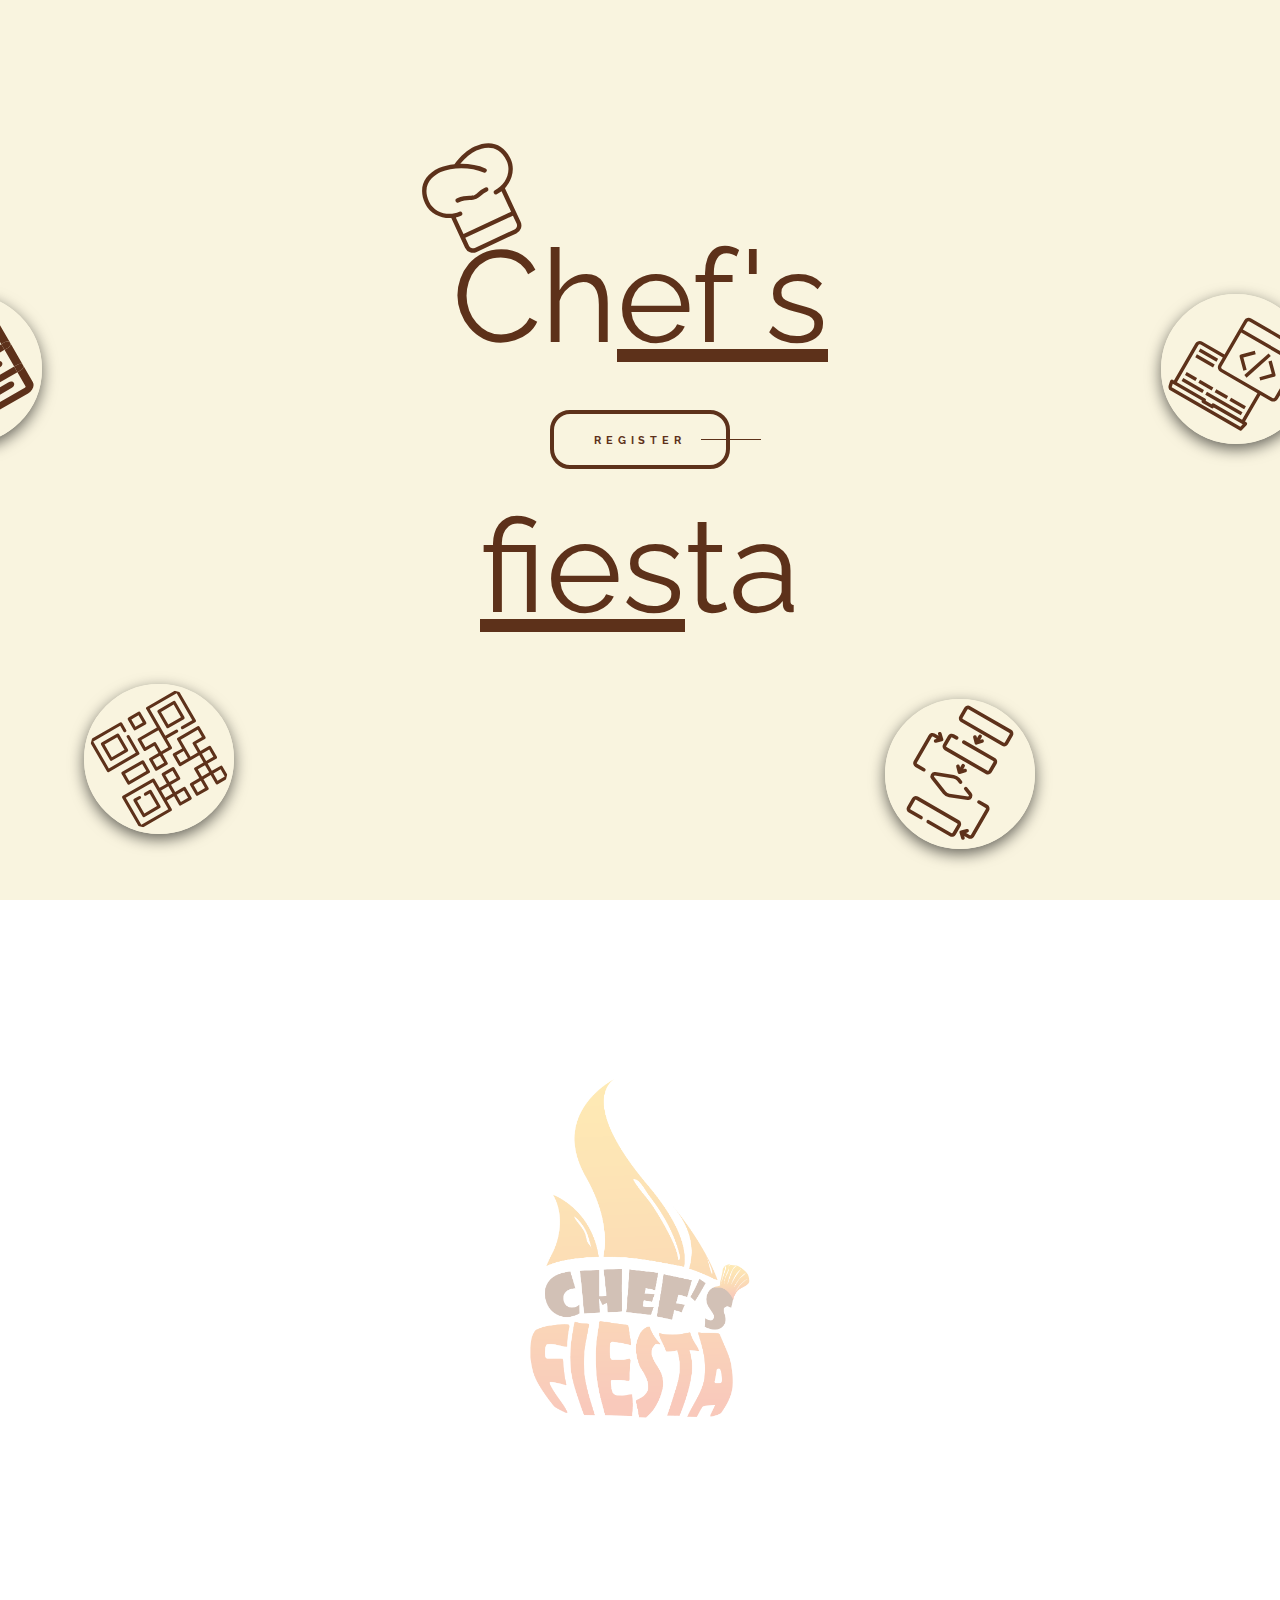
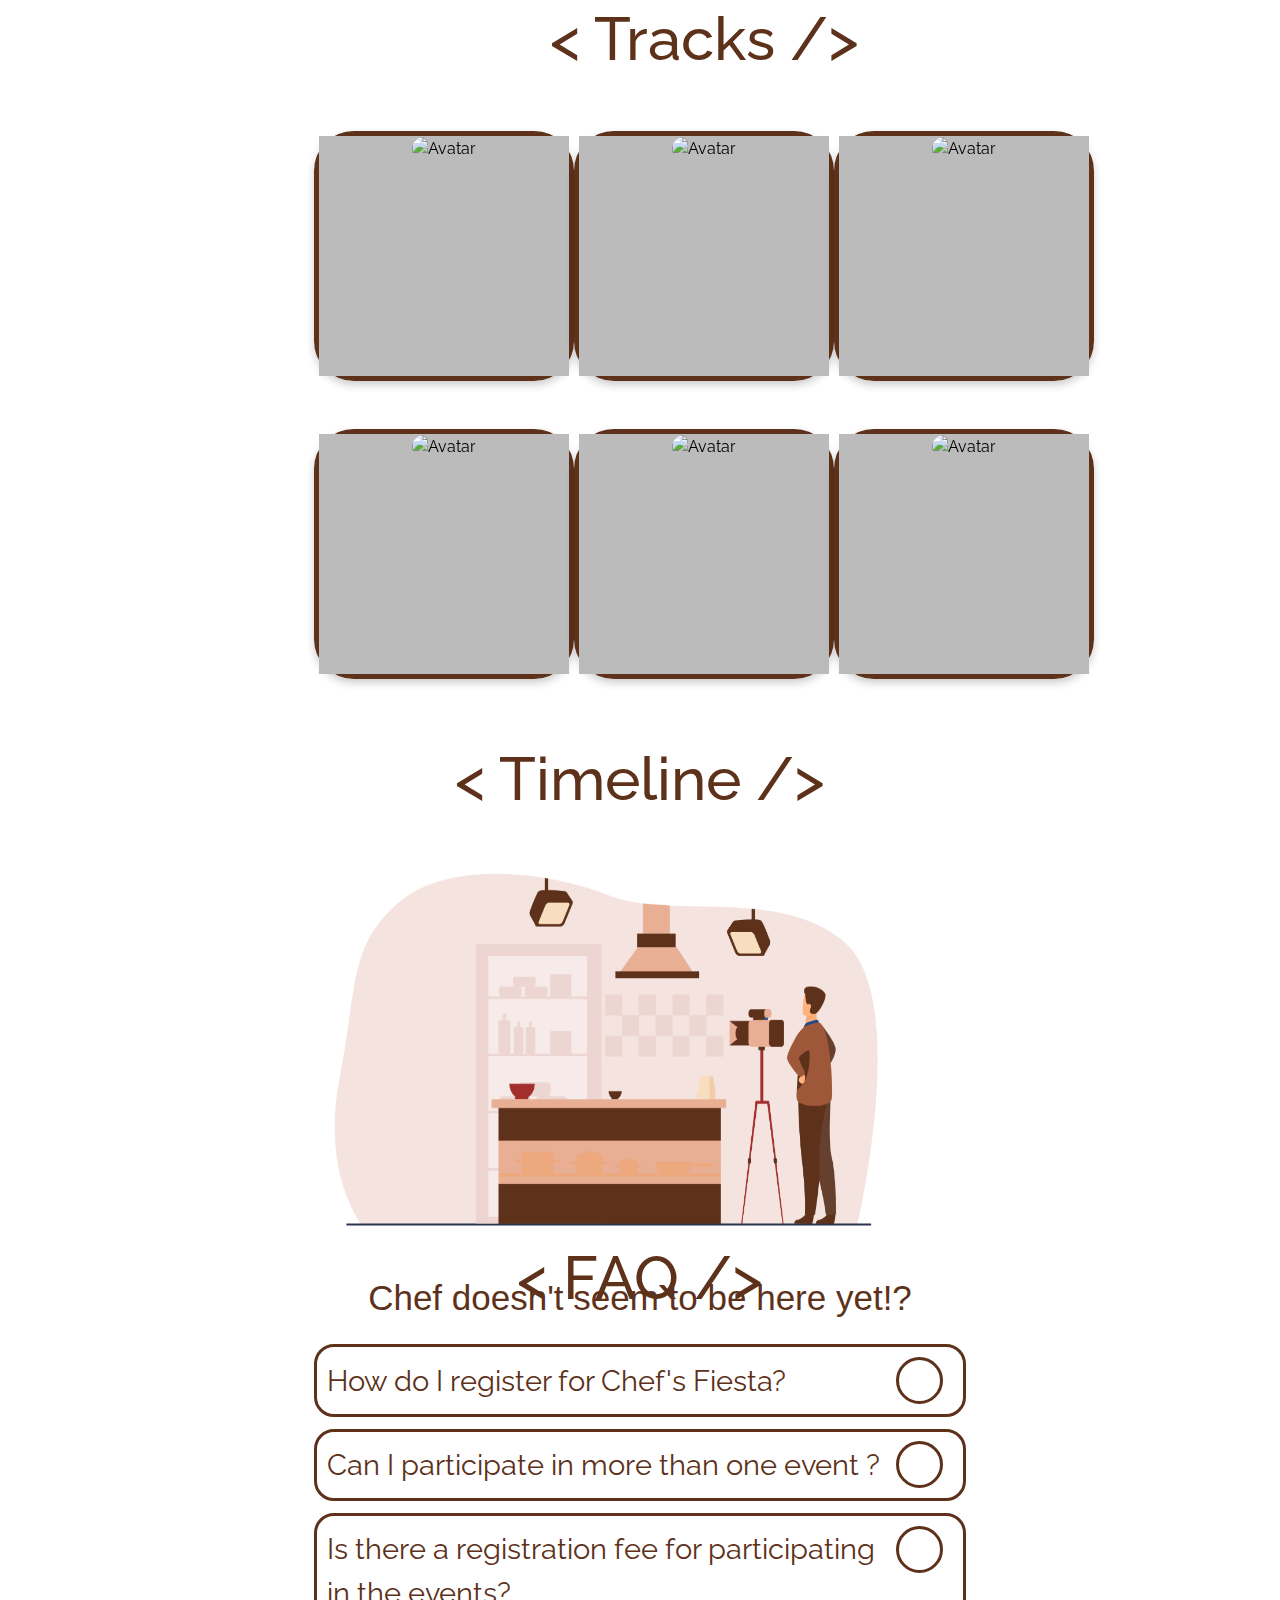
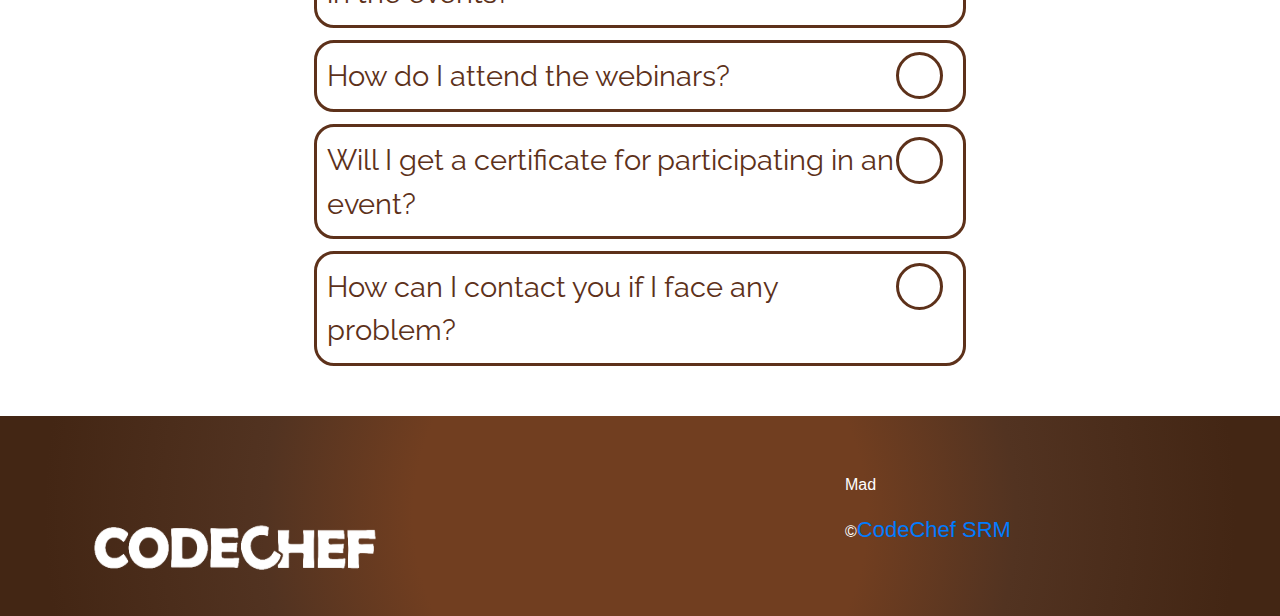
==== commit a5d40896: "Update index.html" ====
--- a/index.html
+++ b/index.html
@@ -189,53 +189,76 @@
          <h1 class="headings"> FAQ </h1>
          <div class="faquestion">
         <div class="faq-flex" role="button" type="radio" data-toggle="collapse" href="#question1">
-            <p>Question</p>
+            <p>How do I register for Chef's Fiesta?</p>
             <a class="float-right faq-btn" type="radio" data-toggle="collapse" href="#question1" role="button" aria-expanded="false" aria-controls="question">
             </a>
         </div>
           <div class="collapse" id="question1">
             <div class="colconts">
-              Anim pariatur cliche reprehenderit, enim eiusmod high life accusamus terry richardson ad squid. Nihil anim keffiyeh helvetica, craft beer labore wes anderson cred nesciunt sapiente ea proident.
+              Registration link will be provided for all the events on social media or visit at events.codechefsrm.com
             </div>
           </div>
         </div>
         <div class="faquestion">
             <div class="faq-flex" type="radio" data-toggle="collapse" href="#question2" role="button">
-                <p>Question</p>
+                <p>Can I participate in more than one event ?</p>
                 <a class="float-right faq-btn" type="radio" data-toggle="collapse" href="#question2" role="button" aria-expanded="false" aria-controls="question">
                 </a>
             </div>
               <div class="collapse" id="question2">
                 <div class="colconts">
-                  Anim pariatur cliche reprehenderit, enim eiusmod high life accusamus terry richardson ad squid. Nihil anim keffiyeh helvetica, craft beer labore wes anderson cred nesciunt sapiente ea proident.
+                  Yes, you can particpate in multiple events.
                 </div>
               </div>
             </div>
             <div class="faquestion">
                 <div class="faq-flex" type="radio" data-toggle="collapse" href="#question3" role="button">
-                    <p>Question</p>
+                    <p>Is there a registration fee for participating in the events?</p>
                     <a class="float-right faq-btn" type="radio" data-toggle="collapse" href="#question3" role="button" aria-expanded="false" aria-controls="question">
                     </a>
                 </div>
                   <div class="collapse" id="question3">
                     <div class="colconts">
-                      Anim pariatur cliche reprehenderit, enim eiusmod high life accusamus terry richardson ad squid. Nihil anim keffiyeh helvetica, craft beer labore wes anderson cred nesciunt sapiente ea proident.
+                      No,there's no registrsation fee for any event.
                     </div>
                   </div>
                 </div>
                 <div class="faquestion">
                     <div class="faq-flex" type="radio" data-toggle="collapse" href="#question4" role="button">
-                        <p>Question</p>
+                        <p>How do I attend the webinars?</p>
                         <a class="float-right faq-btn" type="radio" data-toggle="collapse" href="#question4" role="button" aria-expanded="false" aria-controls="question">
                         </a>
                     </div>
                       <div class="collapse" id="question4">
                         <div class="colconts">
-                          Anim pariatur cliche reprehenderit, enim eiusmod high life accusamus terry richardson ad squid. Nihil anim keffiyeh helvetica, craft beer labore wes anderson cred nesciunt sapiente ea proident.
+                          after you register,the link for the webinar, timing and platform will be emailed to your registered e-mail ID prior to the event.
                         </div>
                       </div>
                     </div>
-                                
+                    <div class="faquestion">
+                      <div class="faq-flex" type="radio" data-toggle="collapse" href="#question3" role="button">
+                          <p>Will I get a certificate for participating in an event?</p>
+                          <a class="float-right faq-btn" type="radio" data-toggle="collapse" href="#question3" role="button" aria-expanded="false" aria-controls="question">
+                          </a>
+                      </div>
+                        <div class="collapse" id="question3">
+                          <div class="colconts">
+                            Yes, everyone who participates will receive a participation certificate.
+                          </div>
+                        </div>
+                      </div>    
+                      <div class="faquestion">
+                        <div class="faq-flex" type="radio" data-toggle="collapse" href="#question3" role="button">
+                            <p>How can  I contact you if I face any problem?</p>
+                            <a class="float-right faq-btn" type="radio" data-toggle="collapse" href="#question3" role="button" aria-expanded="false" aria-controls="question">
+                            </a>
+                        </div>
+                          <div class="collapse" id="question3">
+                            <div class="colconts">
+                               You can contact us at – codechefsrm@gmail.com
+                            </div>
+                          </div>
+                        </div>      
                   </div>
      </section>
     </section>
--- a/assets/css/styles.css
+++ b/assets/css/styles.css
@@ -500,25 +500,25 @@
   .coding {
     height: 15vh;
     width: 15vh;
-    transform: scale(0.9) translate(280%, -74%) !important;
+    transform: scale(0.9) translate(160%, 74%) !important;
   }
   .algo {
     height: 15vh;
     width: 15vh;
-    transform: scale(0.9) translate(60%, -394%) !important;
+    transform: scale(0.9) translate(40%, -264%) !important;
   }
   .stack {
     height: 15vh;
     width: 15vh;
-    transform: scale(0.9) translate(-40%, -655%) !important;
+    transform: scale(0.9) translate(140%, -695%) !important;
   }
   .qr {
     height: 15vh;
     width: 15vh;
-    transform: scale(0.9) translate(-120%, -104%) !important;
+    transform: scale(0.9) translate(-170%, 20%) !important;
   }
   .bgcont{
-    transform:  translateY(-14%)!important;
+    transform:  translateY(0%)!important;
   }
  
 }
